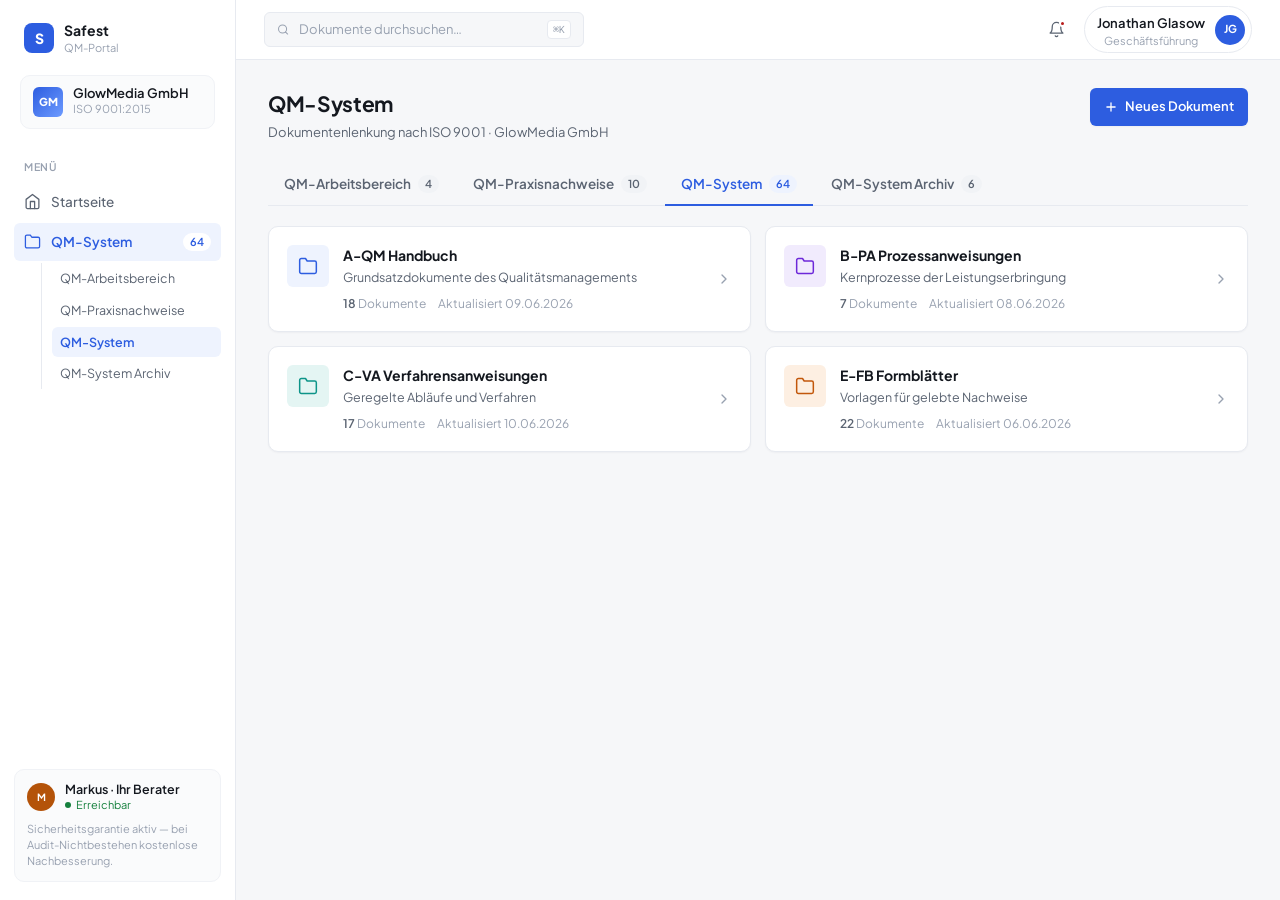
==== qm-system.html @ 706b7392 "Rebuild: QM-Portal mit Dashboard + QM-System (4 Reiter) Komplett neuer Prototyp im Clean-Business-Sa" ====
<!DOCTYPE html>
<html lang="de">
<head>
  <meta charset="UTF-8" />
  <meta name="viewport" content="width=device-width, initial-scale=1.0" />
  <title>QM-System — QM-Portal · GlowMedia GmbH</title>

  <link rel="preconnect" href="https://fonts.googleapis.com">
  <link rel="preconnect" href="https://fonts.gstatic.com" crossorigin>
  <link href="https://fonts.googleapis.com/css2?family=Plus+Jakarta+Sans:wght@400;500;600;700;800&family=Geist+Mono:wght@400;500&display=swap" rel="stylesheet">

  <link rel="stylesheet" href="styles.css" />
</head>
<body>

<div class="app">

  <!-- ════════ SIDEBAR ════════ -->
  <aside class="sidebar">
    <div class="brand">
      <div class="brand-mark">S</div>
      <div class="brand-text">
        <strong>Safest</strong>
        <span>QM-Portal</span>
      </div>
    </div>

    <div class="customer-block">
      <div class="customer-logo">GM</div>
      <div>
        <div class="customer-block-name">GlowMedia GmbH</div>
        <div class="customer-block-meta">ISO 9001:2015</div>
      </div>
    </div>

    <div class="nav-label">Menü</div>

    <a href="index.html" class="nav-item">
      <svg viewBox="0 0 24 24" fill="none" stroke="currentColor" stroke-width="1.8" stroke-linecap="round" stroke-linejoin="round"><path d="m3 9 9-7 9 7v11a2 2 0 0 1-2 2H5a2 2 0 0 1-2-2z"/><polyline points="9 22 9 12 15 12 15 22"/></svg>
      Startseite
    </a>

    <a href="qm-system.html" class="nav-item active">
      <svg viewBox="0 0 24 24" fill="none" stroke="currentColor" stroke-width="1.8" stroke-linecap="round" stroke-linejoin="round"><path d="M22 19a2 2 0 0 1-2 2H4a2 2 0 0 1-2-2V5a2 2 0 0 1 2-2h5l2 3h9a2 2 0 0 1 2 2z"/></svg>
      QM-System
      <span class="nav-badge">64</span>
    </a>

    <nav class="nav-sub" id="side-sub">
      <a href="#arbeitsbereich" data-view="arbeitsbereich">QM-Arbeitsbereich</a>
      <a href="#praxisnachweise" data-view="praxisnachweise">QM-Praxisnachweise</a>
      <a href="#system" data-view="system">QM-System</a>
      <a href="#archiv" data-view="archiv">QM-System Archiv</a>
    </nav>

    <div class="sidebar-bottom">
      <div class="sidebar-bottom-row">
        <div class="avatar" style="background:#B45309;">M</div>
        <div>
          <strong>Markus · Ihr Berater</strong>
          <span class="status-online">Erreichbar</span>
        </div>
      </div>
      <p>Sicherheitsgarantie aktiv — bei Audit-Nichtbestehen kostenlose Nachbesserung.</p>
    </div>
  </aside>

  <!-- ════════ TOPBAR ════════ -->
  <header class="topbar">
    <div class="topbar-search">
      <svg width="15" height="15" viewBox="0 0 24 24" fill="none" stroke="currentColor" stroke-width="2" stroke-linecap="round" stroke-linejoin="round"><circle cx="11" cy="11" r="8"/><line x1="21" y1="21" x2="16.65" y2="16.65"/></svg>
      <input type="text" placeholder="Dokumente durchsuchen…" />
      <kbd>⌘K</kbd>
    </div>
    <div class="topbar-spacer"></div>
    <div class="topbar-right">
      <button class="icon-btn" aria-label="Benachrichtigungen">
        <svg width="17" height="17" viewBox="0 0 24 24" fill="none" stroke="currentColor" stroke-width="1.8" stroke-linecap="round" stroke-linejoin="round"><path d="M6 8a6 6 0 0 1 12 0c0 7 3 9 3 9H3s3-2 3-9"/><path d="M10.3 21a1.94 1.94 0 0 0 3.4 0"/></svg>
        <span class="dot"></span>
      </button>
      <button class="user-chip">
        <div>
          <span class="user-chip-name">Jonathan Glasow</span>
          <span class="user-chip-role">Geschäftsführung</span>
        </div>
        <div class="avatar" style="background:#2D5DE0;">JG</div>
      </button>
    </div>
  </header>

  <!-- ════════ MAIN ════════ -->
  <main class="main">

    <div class="page-head fade">
      <div>
        <h1>QM-System</h1>
        <div class="sub">Dokumentenlenkung nach ISO 9001 · GlowMedia GmbH</div>
      </div>
      <button class="btn btn-primary">
        <svg width="14" height="14" viewBox="0 0 24 24" fill="none" stroke="currentColor" stroke-width="2.2" stroke-linecap="round" stroke-linejoin="round"><line x1="12" y1="5" x2="12" y2="19"/><line x1="5" y1="12" x2="19" y2="12"/></svg>
        Neues Dokument
      </button>
    </div>

    <!-- TABS -->
    <nav class="tabs fade d1" id="tabs">
      <button class="tab" data-view="arbeitsbereich">QM-Arbeitsbereich <span class="count" id="count-ab"></span></button>
      <button class="tab" data-view="praxisnachweise">QM-Praxisnachweise <span class="count" id="count-pn"></span></button>
      <button class="tab" data-view="system">QM-System <span class="count" id="count-sys"></span></button>
      <button class="tab" data-view="archiv">QM-System Archiv <span class="count" id="count-ar"></span></button>
    </nav>

    <!-- VIEW CONTAINER (JS-rendered) -->
    <div id="view"></div>

  </main>
</div>

<script src="data.js"></script>
<script src="app.js"></script>
</body>
</html>
---- styles.css ----
/* ============================================
   SAFEST QM-PORTAL — STYLES
   Clean business SaaS · light · table-focused
   ============================================ */

:root {
  /* Surfaces */
  --bg: #F6F7F9;
  --surface: #FFFFFF;
  --surface-2: #FAFBFC;

  /* Brand */
  --primary: #2D5DE0;
  --primary-hover: #2450C4;
  --primary-soft: #EEF3FE;
  --primary-border: #C9D8F8;

  /* Text */
  --text: #14181F;
  --text-soft: #5B6472;
  --text-faint: #98A1B0;

  /* Lines */
  --border: #E7EAF0;
  --border-soft: #F0F2F6;

  /* Status */
  --green: #15803D;       --green-bg: #E7F6ED;
  --amber: #B45309;       --amber-bg: #FCF1DF;
  --gray-s: #5B6472;      --gray-bg: #F1F3F6;
  --red: #B91C1C;         --red-bg: #FBE9E9;
  --violet: #6D28D9;      --violet-bg: #F1EBFD;
  --teal: #0D9488;        --teal-bg: #E4F5F3;
  --orange: #C2570B;      --orange-bg: #FDEFE2;

  /* Radii & shadow */
  --r-sm: 6px;
  --r: 10px;
  --r-lg: 14px;
  --shadow-xs: 0 1px 2px rgba(16, 24, 40, 0.04);
  --shadow: 0 1px 3px rgba(16, 24, 40, 0.06), 0 1px 2px rgba(16, 24, 40, 0.04);
  --shadow-lg: 0 6px 16px rgba(16, 24, 40, 0.08);

  /* Type */
  --font: 'Plus Jakarta Sans', -apple-system, BlinkMacSystemFont, 'Segoe UI', sans-serif;
  --mono: 'Geist Mono', 'SF Mono', Menlo, monospace;
}

/* ── Reset ───────────────────────────────── */
*, *::before, *::after { box-sizing: border-box; margin: 0; padding: 0; }
html { -webkit-text-size-adjust: 100%; }
body {
  font-family: var(--font);
  font-size: 14px;
  line-height: 1.5;
  color: var(--text);
  background: var(--bg);
  -webkit-font-smoothing: antialiased;
  min-height: 100vh;
}
a { color: inherit; text-decoration: none; }
button { font: inherit; cursor: pointer; border: none; background: none; color: inherit; }
ul, ol { list-style: none; }
input, select { font: inherit; }

/* ============================================
   APP SHELL
   ============================================ */
.app {
  display: grid;
  grid-template-columns: 236px 1fr;
  grid-template-rows: 60px 1fr;
  grid-template-areas: "sidebar topbar" "sidebar main";
  min-height: 100vh;
}

/* ── Topbar ──────────────────────────────── */
.topbar {
  grid-area: topbar;
  background: var(--surface);
  border-bottom: 1px solid var(--border);
  display: flex;
  align-items: center;
  gap: 16px;
  padding: 0 28px;
  position: sticky;
  top: 0;
  z-index: 40;
}

.topbar-search {
  display: flex;
  align-items: center;
  gap: 10px;
  background: var(--bg);
  border: 1px solid var(--border);
  border-radius: var(--r-sm);
  padding: 7px 12px;
  width: 320px;
  color: var(--text-faint);
  transition: border-color 0.15s ease, box-shadow 0.15s ease;
}
.topbar-search:focus-within {
  border-color: var(--primary);
  box-shadow: 0 0 0 3px var(--primary-soft);
}
.topbar-search input {
  border: none;
  background: none;
  outline: none;
  width: 100%;
  font-size: 13px;
  color: var(--text);
}
.topbar-search input::placeholder { color: var(--text-faint); }
.topbar-search kbd {
  font-family: var(--mono);
  font-size: 10px;
  color: var(--text-faint);
  background: var(--surface);
  border: 1px solid var(--border);
  border-radius: 4px;
  padding: 1px 5px;
  white-space: nowrap;
}

.topbar-spacer { flex: 1; }

.topbar-right {
  display: flex;
  align-items: center;
  gap: 10px;
}

.icon-btn {
  width: 36px; height: 36px;
  display: grid; place-items: center;
  border-radius: var(--r-sm);
  color: var(--text-soft);
  position: relative;
  transition: background 0.15s ease;
}
.icon-btn:hover { background: var(--bg); }
.icon-btn .dot {
  position: absolute; top: 8px; right: 8px;
  width: 7px; height: 7px;
  background: var(--red);
  border: 2px solid var(--surface);
  border-radius: 50%;
}

.user-chip {
  display: flex;
  align-items: center;
  gap: 10px;
  padding: 5px 6px 5px 12px;
  border: 1px solid var(--border);
  border-radius: 999px;
  transition: border-color 0.15s ease;
}
.user-chip:hover { border-color: #D5DAE3; }
.user-chip-name { font-size: 13px; font-weight: 600; }
.user-chip-role { font-size: 11px; color: var(--text-faint); display: block; line-height: 1.2; }

.avatar {
  width: 30px; height: 30px;
  border-radius: 50%;
  display: grid; place-items: center;
  font-size: 11px;
  font-weight: 700;
  color: #fff;
  flex-shrink: 0;
}

/* ── Sidebar ─────────────────────────────── */
.sidebar {
  grid-area: sidebar;
  background: var(--surface);
  border-right: 1px solid var(--border);
  display: flex;
  flex-direction: column;
  padding: 18px 14px;
  gap: 2px;
}

.brand {
  display: flex;
  align-items: center;
  gap: 10px;
  padding: 4px 10px 18px;
}
.brand-mark {
  width: 30px; height: 30px;
  background: var(--primary);
  color: #fff;
  border-radius: 8px;
  display: grid; place-items: center;
  font-weight: 800;
  font-size: 14px;
}
.brand-text { line-height: 1.15; }
.brand-text strong { font-size: 14px; font-weight: 700; display: block; }
.brand-text span { font-size: 11px; color: var(--text-faint); }

.customer-block {
  margin: 0 6px 16px;
  padding: 10px 12px;
  background: var(--surface-2);
  border: 1px solid var(--border-soft);
  border-radius: var(--r);
  display: flex;
  align-items: center;
  gap: 10px;
}
.customer-logo {
  width: 30px; height: 30px;
  border-radius: var(--r-sm);
  background: linear-gradient(135deg, #2D5DE0, #6D9BFF);
  color: #fff;
  display: grid; place-items: center;
  font-size: 11px;
  font-weight: 800;
}
.customer-block-name { font-size: 13px; font-weight: 600; line-height: 1.2; }
.customer-block-meta { font-size: 11px; color: var(--text-faint); }

.nav-label {
  font-size: 10.5px;
  font-weight: 600;
  text-transform: uppercase;
  letter-spacing: 0.07em;
  color: var(--text-faint);
  padding: 12px 10px 6px;
}

.nav-item {
  display: flex;
  align-items: center;
  gap: 10px;
  padding: 9px 10px;
  border-radius: var(--r-sm);
  font-size: 13.5px;
  font-weight: 500;
  color: var(--text-soft);
  transition: all 0.12s ease;
}
.nav-item:hover { background: var(--bg); color: var(--text); }
.nav-item.active {
  background: var(--primary-soft);
  color: var(--primary);
  font-weight: 600;
}
.nav-item svg { width: 17px; height: 17px; flex-shrink: 0; }
.nav-badge {
  margin-left: auto;
  font-size: 11px;
  font-weight: 600;
  background: var(--primary-soft);
  color: var(--primary);
  border-radius: 999px;
  padding: 1px 7px;
}
.nav-item.active .nav-badge { background: #fff; }

/* Sub-nav (Reiter als Sidebar-Unterpunkte sichtbar) */
.nav-sub {
  margin-left: 27px;
  border-left: 1px solid var(--border);
  padding-left: 10px;
  display: flex;
  flex-direction: column;
  gap: 1px;
  margin-bottom: 4px;
}
.nav-sub a {
  font-size: 12.5px;
  color: var(--text-soft);
  padding: 6px 8px;
  border-radius: var(--r-sm);
  transition: all 0.12s ease;
}
.nav-sub a:hover { background: var(--bg); color: var(--text); }
.nav-sub a.active { color: var(--primary); font-weight: 600; background: var(--primary-soft); }

.sidebar-bottom {
  margin-top: auto;
  padding: 12px;
  background: var(--surface-2);
  border: 1px solid var(--border-soft);
  border-radius: var(--r);
}
.sidebar-bottom-row {
  display: flex;
  align-items: center;
  gap: 10px;
  margin-bottom: 8px;
}
.sidebar-bottom-row .avatar { width: 28px; height: 28px; font-size: 10px; }
.sidebar-bottom strong { font-size: 12.5px; font-weight: 600; display: block; line-height: 1.2; }
.sidebar-bottom .status-online {
  font-size: 11px;
  color: var(--green);
  display: flex; align-items: center; gap: 5px;
}
.sidebar-bottom .status-online::before {
  content: ''; width: 6px; height: 6px; border-radius: 50%; background: var(--green);
}
.sidebar-bottom p {
  font-size: 11px;
  color: var(--text-faint);
  line-height: 1.45;
}

/* ── Main ────────────────────────────────── */
.main {
  grid-area: main;
  padding: 28px 32px 64px;
  max-width: 1280px;
  width: 100%;
}

/* ============================================
   PAGE HEADER
   ============================================ */
.page-head {
  display: flex;
  align-items: flex-start;
  justify-content: space-between;
  gap: 20px;
  margin-bottom: 22px;
}
.page-head h1 {
  font-size: 21px;
  font-weight: 700;
  letter-spacing: -0.015em;
  margin-bottom: 3px;
}
.page-head .sub {
  font-size: 13px;
  color: var(--text-soft);
}

/* ============================================
   BUTTONS
   ============================================ */
.btn {
  display: inline-flex;
  align-items: center;
  gap: 7px;
  padding: 9px 14px;
  border-radius: var(--r-sm);
  font-size: 13px;
  font-weight: 600;
  white-space: nowrap;
  transition: all 0.13s ease;
}
.btn-primary { background: var(--primary); color: #fff; box-shadow: var(--shadow-xs); }
.btn-primary:hover { background: var(--primary-hover); }
.btn-ghost {
  background: var(--surface);
  border: 1px solid var(--border);
  color: var(--text-soft);
}
.btn-ghost:hover { border-color: #D5DAE3; color: var(--text); }
.btn-sm { padding: 6px 11px; font-size: 12.5px; }

/* ============================================
   KPI CARDS
   ============================================ */
.kpi-grid {
  display: grid;
  grid-template-columns: repeat(4, 1fr);
  gap: 14px;
  margin-bottom: 22px;
}
.kpi {
  background: var(--surface);
  border: 1px solid var(--border);
  border-radius: var(--r);
  padding: 16px 18px;
  display: flex;
  gap: 14px;
  align-items: flex-start;
  box-shadow: var(--shadow-xs);
}
.kpi-tile {
  width: 40px; height: 40px;
  border-radius: var(--r-sm);
  display: grid; place-items: center;
  flex-shrink: 0;
}
.kpi-tile svg { width: 19px; height: 19px; }
.kpi-tile.blue   { background: var(--primary-soft); color: var(--primary); }
.kpi-tile.green  { background: var(--green-bg); color: var(--green); }
.kpi-tile.amber  { background: var(--amber-bg); color: var(--amber); }
.kpi-tile.violet { background: var(--violet-bg); color: var(--violet); }
.kpi-tile.teal   { background: var(--teal-bg); color: var(--teal); }
.kpi-tile.orange { background: var(--orange-bg); color: var(--orange); }

.kpi-label {
  font-size: 12px;
  font-weight: 500;
  color: var(--text-soft);
  margin-bottom: 2px;
}
.kpi-value {
  font-size: 22px;
  font-weight: 700;
  letter-spacing: -0.02em;
  line-height: 1.15;
  font-variant-numeric: tabular-nums;
}
.kpi-value small { font-size: 13px; font-weight: 600; color: var(--text-faint); margin-left: 2px; }
.kpi-meta {
  font-size: 11.5px;
  color: var(--text-faint);
  margin-top: 2px;
  display: flex; align-items: center; gap: 5px;
}
.kpi-meta.good { color: var(--green); }
.kpi-meta.warn { color: var(--amber); }

/* ============================================
   CARDS / PANELS
   ============================================ */
.panel {
  background: var(--surface);
  border: 1px solid var(--border);
  border-radius: var(--r);
  box-shadow: var(--shadow-xs);
  overflow: hidden;
}
.panel-head {
  display: flex;
  align-items: center;
  justify-content: space-between;
  padding: 14px 18px;
  border-bottom: 1px solid var(--border-soft);
}
.panel-head h2 { font-size: 14.5px; font-weight: 700; }
.panel-head a { font-size: 12.5px; font-weight: 600; color: var(--primary); }
.panel-head a:hover { text-decoration: underline; }

.dash-cols {
  display: grid;
  grid-template-columns: 1.6fr 1fr;
  gap: 14px;
  margin-bottom: 22px;
  align-items: start;
}

/* Task rows (dashboard) */
.task-row {
  display: grid;
  grid-template-columns: 1fr auto auto;
  gap: 14px;
  align-items: center;
  padding: 12px 18px;
  border-bottom: 1px solid var(--border-soft);
  transition: background 0.12s ease;
}
.task-row:last-child { border-bottom: none; }
.task-row:hover { background: var(--surface-2); }
.task-doc {
  display: flex;
  align-items: center;
  gap: 11px;
  min-width: 0;
}
.task-doc-text { min-width: 0; }
.task-doc-title {
  font-size: 13.5px;
  font-weight: 600;
  white-space: nowrap; overflow: hidden; text-overflow: ellipsis;
}
.task-doc-sub { font-size: 12px; color: var(--text-faint); }
.task-due {
  font-family: var(--mono);
  font-size: 11.5px;
  color: var(--text-soft);
  white-space: nowrap;
}

.doc-ico {
  width: 32px; height: 32px;
  border-radius: var(--r-sm);
  display: grid; place-items: center;
  flex-shrink: 0;
  background: var(--gray-bg);
  color: var(--text-soft);
}
.doc-ico svg { width: 15px; height: 15px; }

/* Mini avatar with name */
.owner {
  display: inline-flex;
  align-items: center;
  gap: 7px;
  font-size: 12.5px;
  color: var(--text-soft);
  white-space: nowrap;
}
.owner .avatar { width: 22px; height: 22px; font-size: 9px; }

/* Activity feed */
.feed-item {
  display: flex;
  gap: 11px;
  padding: 11px 18px;
  border-bottom: 1px solid var(--border-soft);
  align-items: flex-start;
}
.feed-item:last-child { border-bottom: none; }
.feed-item .avatar { width: 26px; height: 26px; font-size: 9.5px; margin-top: 1px; }
.feed-text { font-size: 12.5px; color: var(--text-soft); line-height: 1.45; }
.feed-text strong { color: var(--text); font-weight: 600; }
.feed-time {
  font-size: 11px;
  color: var(--text-faint);
  margin-top: 2px;
  display: block;
}

/* ============================================
   STATUS PILLS
   ============================================ */
.pill {
  display: inline-flex;
  align-items: center;
  gap: 6px;
  padding: 3px 9px;
  border-radius: 999px;
  font-size: 11.5px;
  font-weight: 600;
  white-space: nowrap;
}
.pill::before { content: ''; width: 5px; height: 5px; border-radius: 50%; background: currentColor; }
.pill.ok     { background: var(--green-bg); color: var(--green); }
.pill.review { background: var(--amber-bg); color: var(--amber); }
.pill.draft  { background: var(--gray-bg);  color: var(--gray-s); }
.pill.wait   { background: var(--amber-bg); color: var(--amber); }
.pill.open   { background: var(--primary-soft); color: var(--primary); }
.pill.done   { background: var(--green-bg); color: var(--green); }
.pill.arch   { background: var(--gray-bg);  color: var(--text-faint); }

/* ============================================
   TABS
   ============================================ */
.tabs {
  display: flex;
  gap: 2px;
  border-bottom: 1px solid var(--border);
  margin-bottom: 20px;
}
.tab {
  padding: 10px 16px;
  font-size: 13.5px;
  font-weight: 600;
  color: var(--text-soft);
  border-bottom: 2px solid transparent;
  margin-bottom: -1px;
  display: flex;
  align-items: center;
  gap: 7px;
  transition: color 0.13s ease;
}
.tab:hover { color: var(--text); }
.tab.active { color: var(--primary); border-bottom-color: var(--primary); }
.tab .count {
  font-size: 11px;
  font-weight: 600;
  background: var(--gray-bg);
  color: var(--text-soft);
  border-radius: 999px;
  padding: 1px 7px;
}
.tab.active .count { background: var(--primary-soft); color: var(--primary); }

/* ============================================
   FOLDER CARDS
   ============================================ */
.folder-grid {
  display: grid;
  grid-template-columns: repeat(2, 1fr);
  gap: 14px;
}
.folder-card {
  background: var(--surface);
  border: 1px solid var(--border);
  border-radius: var(--r);
  padding: 18px;
  display: flex;
  gap: 14px;
  align-items: flex-start;
  cursor: pointer;
  transition: all 0.15s ease;
  box-shadow: var(--shadow-xs);
}
.folder-card:hover {
  border-color: var(--primary-border);
  box-shadow: var(--shadow);
  transform: translateY(-1px);
}
.folder-tile {
  width: 42px; height: 42px;
  border-radius: var(--r-sm);
  display: grid; place-items: center;
  flex-shrink: 0;
}
.folder-tile svg { width: 20px; height: 20px; }
.folder-tile.blue   { background: var(--primary-soft); color: var(--primary); }
.folder-tile.violet { background: var(--violet-bg); color: var(--violet); }
.folder-tile.teal   { background: var(--teal-bg); color: var(--teal); }
.folder-tile.orange { background: var(--orange-bg); color: var(--orange); }

.folder-info { flex: 1; min-width: 0; }
.folder-name { font-size: 14px; font-weight: 700; margin-bottom: 2px; }
.folder-desc { font-size: 12.5px; color: var(--text-soft); margin-bottom: 8px; }
.folder-meta {
  display: flex;
  align-items: center;
  gap: 12px;
  font-size: 12px;
  color: var(--text-faint);
}
.folder-meta strong { color: var(--text-soft); font-weight: 600; }
.folder-arrow { color: var(--text-faint); align-self: center; transition: transform 0.15s ease, color 0.15s ease; }
.folder-card:hover .folder-arrow { transform: translateX(2px); color: var(--primary); }

/* Mini folder cards (dashboard quick access) */
.folder-grid.mini { grid-template-columns: repeat(4, 1fr); }
.folder-grid.mini .folder-card { padding: 14px; flex-direction: column; gap: 10px; }
.folder-grid.mini .folder-desc { display: none; }
.folder-grid.mini .folder-arrow { display: none; }
.folder-grid.mini .folder-name { font-size: 13px; }

/* ============================================
   TOOLBAR (search + filter above tables)
   ============================================ */
.toolbar {
  display: flex;
  align-items: center;
  gap: 10px;
  padding: 14px 18px;
  border-bottom: 1px solid var(--border-soft);
}
.toolbar .spacer { flex: 1; }

.search-field {
  display: flex;
  align-items: center;
  gap: 8px;
  background: var(--bg);
  border: 1px solid var(--border);
  border-radius: var(--r-sm);
  padding: 7px 11px;
  width: 260px;
  color: var(--text-faint);
  transition: border-color 0.15s ease, box-shadow 0.15s ease;
}
.search-field:focus-within {
  border-color: var(--primary);
  box-shadow: 0 0 0 3px var(--primary-soft);
}
.search-field input {
  border: none; background: none; outline: none;
  width: 100%;
  font-size: 13px;
  color: var(--text);
}
.search-field input::placeholder { color: var(--text-faint); }

.select-field {
  position: relative;
}
.select-field select {
  appearance: none;
  background: var(--surface);
  border: 1px solid var(--border);
  border-radius: var(--r-sm);
  padding: 7px 30px 7px 11px;
  font-size: 13px;
  font-weight: 500;
  color: var(--text-soft);
  cursor: pointer;
  outline: none;
}
.select-field select:focus { border-color: var(--primary); }
.select-field::after {
  content: '';
  position: absolute;
  right: 11px; top: 50%;
  transform: translateY(-65%) rotate(45deg);
  width: 6px; height: 6px;
  border-right: 1.5px solid var(--text-faint);
  border-bottom: 1.5px solid var(--text-faint);
  pointer-events: none;
}

/* ============================================
   BREADCRUMB
   ============================================ */
.crumbs {
  display: flex;
  align-items: center;
  gap: 8px;
  font-size: 13px;
  color: var(--text-faint);
  margin-bottom: 14px;
}
.crumbs a { color: var(--text-soft); font-weight: 500; }
.crumbs a:hover { color: var(--primary); }
.crumbs .sep { color: var(--text-faint); }
.crumbs strong { color: var(--text); font-weight: 600; }

/* ============================================
   TABLE
   ============================================ */
.table-wrap { overflow-x: auto; }
table {
  width: 100%;
  border-collapse: collapse;
  font-size: 13.5px;
}
thead th {
  text-align: left;
  font-size: 11px;
  font-weight: 600;
  text-transform: uppercase;
  letter-spacing: 0.05em;
  color: var(--text-faint);
  padding: 10px 18px;
  border-bottom: 1px solid var(--border-soft);
  background: var(--surface-2);
  white-space: nowrap;
}
tbody td {
  padding: 11px 18px;
  border-bottom: 1px solid var(--border-soft);
  vertical-align: middle;
}
tbody tr { transition: background 0.1s ease; }
tbody tr:hover { background: var(--surface-2); }
tbody tr:last-child td { border-bottom: none; }

.cell-doc {
  display: flex;
  align-items: center;
  gap: 11px;
  min-width: 0;
}
.cell-doc-title { font-weight: 600; white-space: nowrap; overflow: hidden; text-overflow: ellipsis; max-width: 380px; }
.doc-id {
  font-family: var(--mono);
  font-size: 11.5px;
  color: var(--text-faint);
  display: block;
}
td .mono { font-family: var(--mono); font-size: 12px; color: var(--text-soft); }
.cell-actions { text-align: right; }
.cell-actions button {
  width: 28px; height: 28px;
  border-radius: var(--r-sm);
  display: inline-grid; place-items: center;
  color: var(--text-faint);
}
.cell-actions button:hover { background: var(--gray-bg); color: var(--text); }

.table-footer {
  display: flex;
  align-items: center;
  justify-content: space-between;
  padding: 12px 18px;
  font-size: 12.5px;
  color: var(--text-faint);
}

.empty-state {
  padding: 48px 20px;
  text-align: center;
  color: var(--text-faint);
  font-size: 13.5px;
}
.empty-state svg { width: 28px; height: 28px; margin-bottom: 8px; opacity: 0.5; }

/* ============================================
   ANIMATIONS — restrained
   ============================================ */
@keyframes fadeUp {
  from { opacity: 0; transform: translateY(6px); }
  to { opacity: 1; transform: none; }
}
.fade { animation: fadeUp 0.4s cubic-bezier(.2,.7,.3,1) both; }
.d1 { animation-delay: 0.04s; }
.d2 { animation-delay: 0.09s; }
.d3 { animation-delay: 0.14s; }
.d4 { animation-delay: 0.19s; }

/* ============================================
   RESPONSIVE
   ============================================ */
@media (max-width: 1080px) {
  .kpi-grid { grid-template-columns: repeat(2, 1fr); }
  .dash-cols { grid-template-columns: 1fr; }
  .folder-grid.mini { grid-template-columns: repeat(2, 1fr); }
}
@media (max-width: 860px) {
  .app { grid-template-columns: 1fr; grid-template-areas: "topbar" "main"; }
  .sidebar { display: none; }
  .folder-grid { grid-template-columns: 1fr; }
  .main { padding: 20px 16px 48px; }
  .topbar-search { display: none; }
}
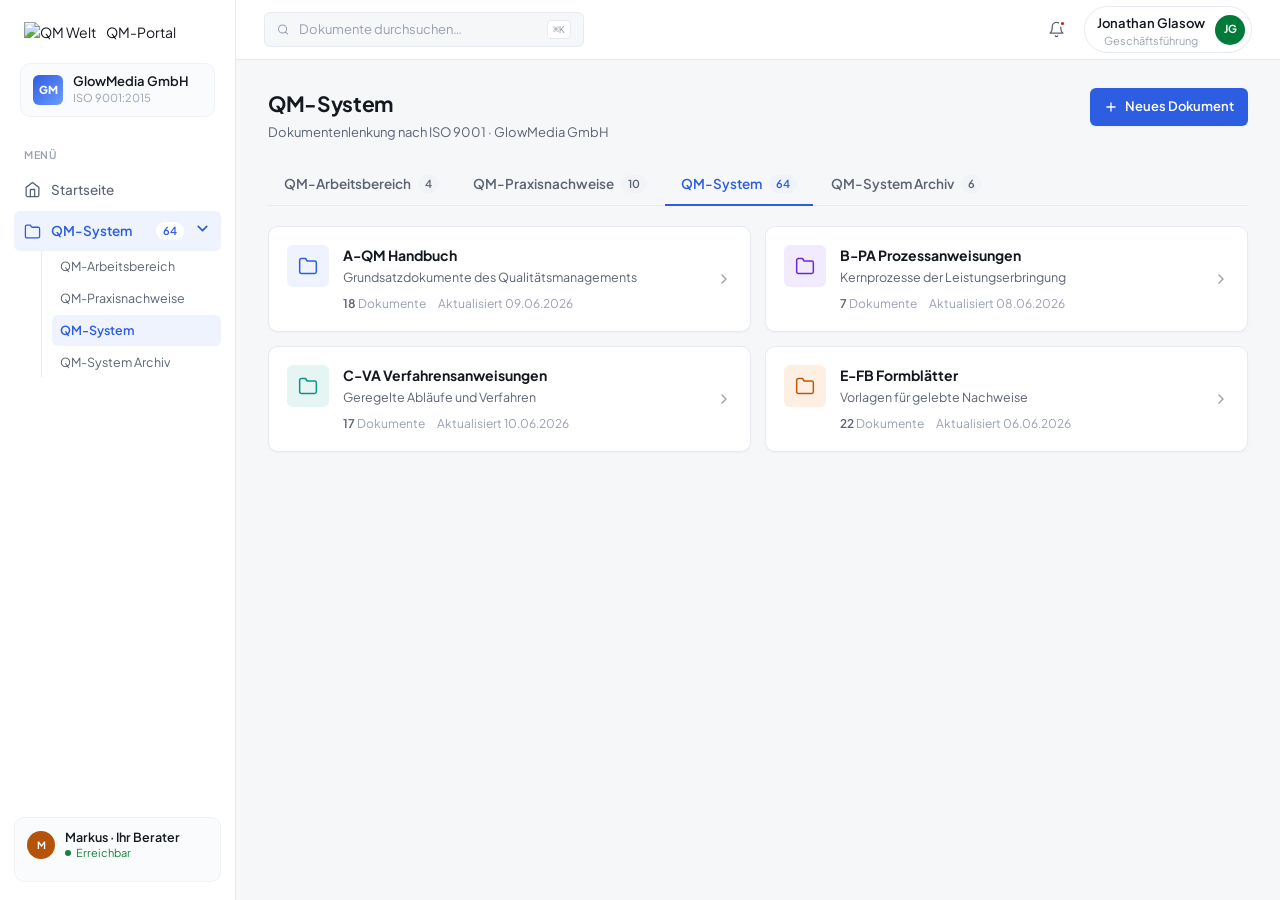
==== commit 59347ba2: "Sidebar: 'Sicherheitsgarantie'-Hinweis unten links entfernt Co-Authored-By: Claude Opus 4.8 <noreply" ====
--- a/qm-system.html
+++ b/qm-system.html
@@ -18,11 +18,8 @@
   <!-- ════════ SIDEBAR ════════ -->
   <aside class="sidebar">
     <div class="brand">
-      <div class="brand-mark">S</div>
-      <div class="brand-text">
-        <strong>Safest</strong>
-        <span>QM-Portal</span>
-      </div>
+      <img class="brand-logo" src="qm-welt-logo.svg" alt="QM Welt" />
+      <span class="brand-sub">QM-Portal</span>
     </div>
 
     <div class="customer-block">
@@ -40,18 +37,23 @@
       Startseite
     </a>
 
-    <a href="qm-system.html" class="nav-item active">
-      <svg viewBox="0 0 24 24" fill="none" stroke="currentColor" stroke-width="1.8" stroke-linecap="round" stroke-linejoin="round"><path d="M22 19a2 2 0 0 1-2 2H4a2 2 0 0 1-2-2V5a2 2 0 0 1 2-2h5l2 3h9a2 2 0 0 1 2 2z"/></svg>
-      QM-System
-      <span class="nav-badge">64</span>
-    </a>
+    <div class="nav-group">
+      <a href="qm-system.html" class="nav-item active">
+        <svg viewBox="0 0 24 24" fill="none" stroke="currentColor" stroke-width="1.8" stroke-linecap="round" stroke-linejoin="round"><path d="M22 19a2 2 0 0 1-2 2H4a2 2 0 0 1-2-2V5a2 2 0 0 1 2-2h5l2 3h9a2 2 0 0 1 2 2z"/></svg>
+        QM-System
+        <span class="nav-badge">64</span>
+        <button class="nav-caret" id="nav-caret" aria-label="Untermenü ein-/ausklappen">
+          <svg viewBox="0 0 24 24" fill="none" stroke="currentColor" stroke-width="2.4" stroke-linecap="round" stroke-linejoin="round"><polyline points="6 9 12 15 18 9"/></svg>
+        </button>
+      </a>
 
-    <nav class="nav-sub" id="side-sub">
-      <a href="#arbeitsbereich" data-view="arbeitsbereich">QM-Arbeitsbereich</a>
-      <a href="#praxisnachweise" data-view="praxisnachweise">QM-Praxisnachweise</a>
-      <a href="#system" data-view="system">QM-System</a>
-      <a href="#archiv" data-view="archiv">QM-System Archiv</a>
-    </nav>
+      <nav class="nav-sub" id="side-sub">
+        <a href="#arbeitsbereich" data-view="arbeitsbereich">QM-Arbeitsbereich</a>
+        <a href="#praxisnachweise" data-view="praxisnachweise">QM-Praxisnachweise</a>
+        <a href="#system" data-view="system">QM-System</a>
+        <a href="#archiv" data-view="archiv">QM-System Archiv</a>
+      </nav>
+    </div>
 
     <div class="sidebar-bottom">
       <div class="sidebar-bottom-row">
@@ -61,7 +63,6 @@
           <span class="status-online">Erreichbar</span>
         </div>
       </div>
-      <p>Sicherheitsgarantie aktiv — bei Audit-Nichtbestehen kostenlose Nachbesserung.</p>
     </div>
   </aside>
 
@@ -83,7 +84,7 @@
           <span class="user-chip-name">Jonathan Glasow</span>
           <span class="user-chip-role">Geschäftsführung</span>
         </div>
-        <div class="avatar" style="background:#2D5DE0;">JG</div>
+        <div class="avatar" style="background:#007A38;">JG</div>
       </button>
     </div>
   </header>
